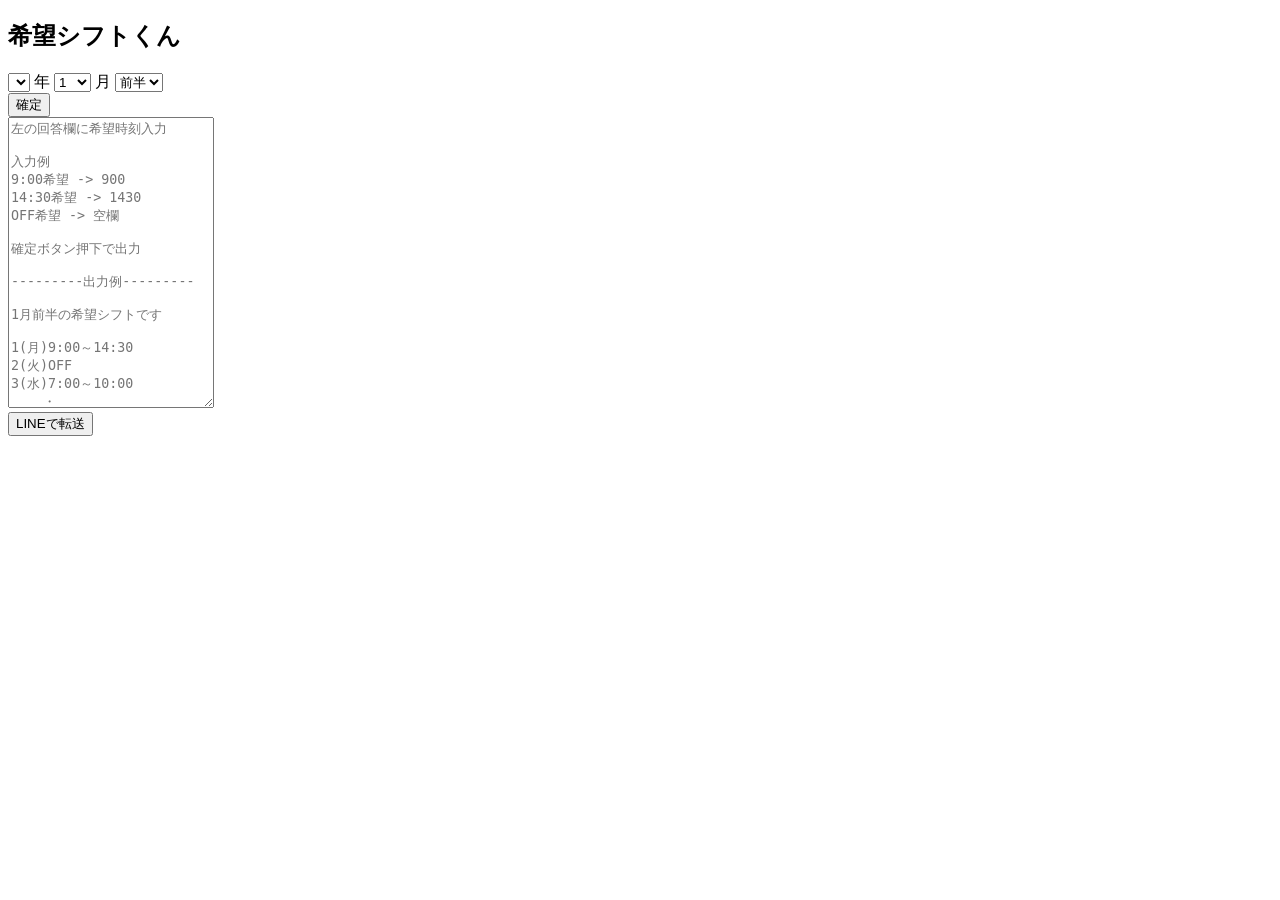
==== index.html @ 393122c5 "Update and rename forPhone.html to index.html" ====
<!DOCTYPE html>

<html lang="ja">

<head>
    <meta charset="utf-8">
    <meta property="og:title" content="希望シフトくん(スマホ版)">
    <meta property="og:description" content="シフト提出の負担軽減を目的に作成しました．不具合，ご要望等ございましたらご連絡下さい．善処いたします．">
    <meta property="og:type" content="website">
    <meta property="og:image" content="https://koizumi-tetsuro.github.io/shiftGenerator/clock_man.jpg">
    
    <link rel="stylesheet" href="style.css">

    <title>スマホ版希望シフトくん</title>
</head>

<body>
    <header>
        <h2>希望シフトくん</h2>
    </header>

    <main>
        <div class="form">

            <div class="inputForm" id="inputForm">
                <div class="select">
                    <select id="year">

                    </select>
                    <label>年</label>
                    <select id="month">
                        <option value="1">1</option>
                        <option value="2">2</option>
                        <option value="3">3</option>
                        <option value="4">4</option>
                        <option value="5">5</option>
                        <option value="6">6</option>
                        <option value="7">7</option>
                        <option value="8">8</option>
                        <option value="9">9</option>
                        <option value="10">10</option>
                        <option value="11">11</option>
                        <option value="12">12</option>
                    </select>
                    <label>月</label>

                    <select id="selectHalf">
                        <option value="first">前半</option>
                        <option value="second">後半</option>
                    </select>
                </div>

                <button id="generate">確定</button>
            </div>

            <div class="textForm">
                <textarea rows="19" cols="23" id="output" placeholder="左の回答欄に希望時刻入力
                
入力例
9:00希望 -> 900
14:30希望 -> 1430
OFF希望 -> 空欄

確定ボタン押下で出力

---------出力例---------

1月前半の希望シフトです

1(月)9:00～14:30
2(火)OFF
3(水)7:00～10:00
    ・
    ・
    ・"></textarea>
                <div>
                    <button id="openLine">LINEで転送</button>
                </div>
            </div>
        </div>
    </main>

    <script type="module" src="script.js"></script>
</body>

</html>
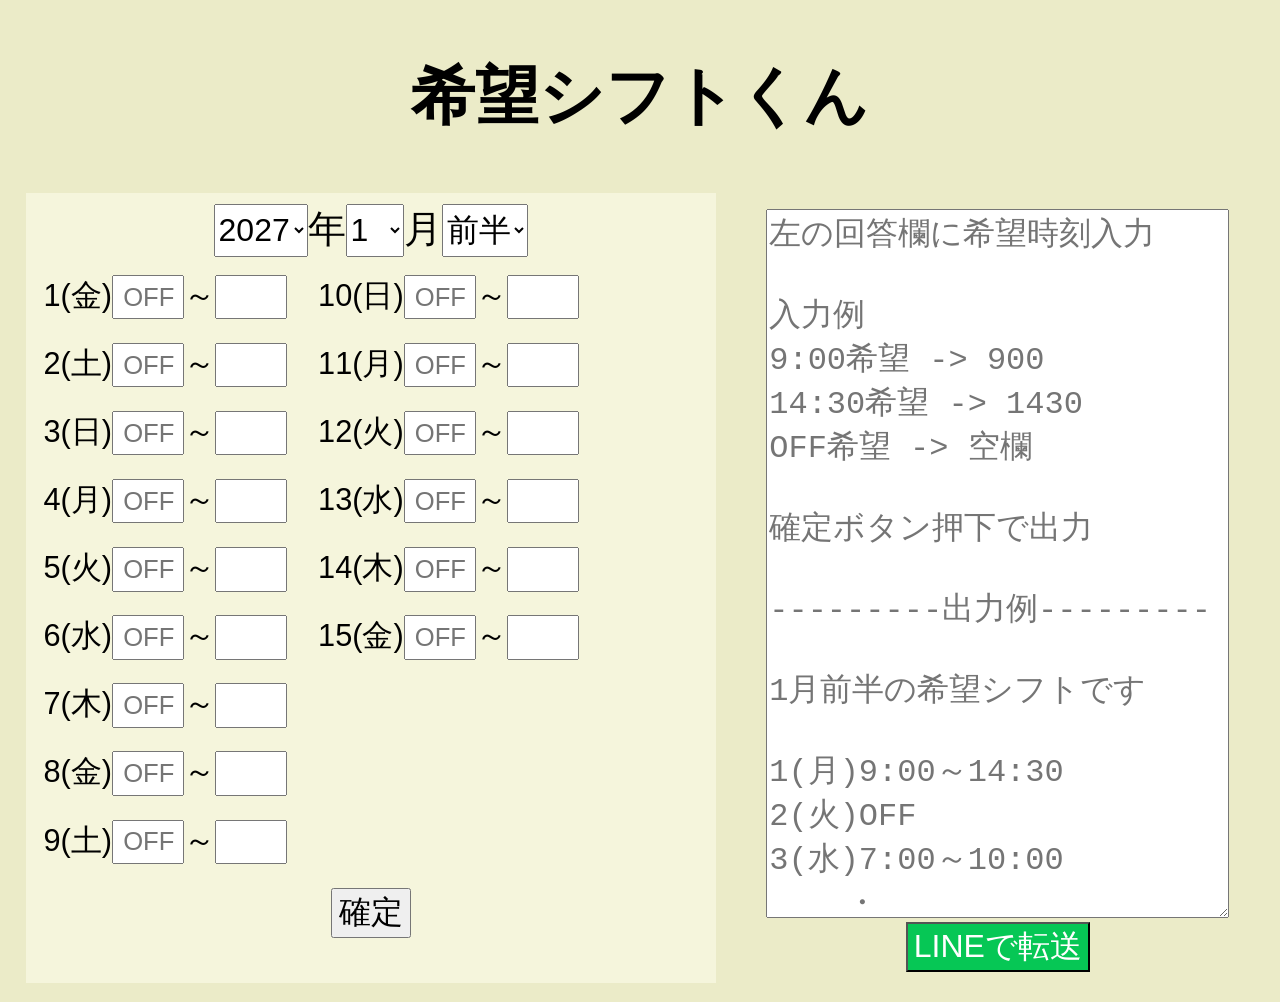
==== commit 292eb18d: "Update index.html" ====
--- a/index.html
+++ b/index.html
@@ -7,7 +7,7 @@
     <meta property="og:title" content="希望シフトくん(スマホ版)">
     <meta property="og:description" content="シフト提出の負担軽減を目的に作成しました．不具合，ご要望等ございましたらご連絡下さい．善処いたします．">
     <meta property="og:type" content="website">
-    <meta property="og:image" content="https://koizumi-tetsuro.github.io/shiftGenerator/clock_man.jpg">
+    <meta property="og:image" content="https://koizumi-tetsuro.github.io/shiftGenerator/clockMan.jpg">
     
     <link rel="stylesheet" href="style.css">
 
--- a/style.css
+++ b/style.css
@@ -0,0 +1,81 @@
+body {
+    margin: 0;
+    font-family: sans-serif;
+    text-align: center;
+    background-color: rgb(235, 235, 200);
+}
+
+h2 {
+    font-size: 5vw;
+}
+
+.form {
+    display: flex;
+    margin: 0 auto;
+}
+
+.inputForm {
+    margin-left: 2vw;
+    width: 55vw;
+    background-color: beige;
+}
+
+.textForm {
+    width: 45vw;
+}
+
+.formRow, .select {
+    display: flex;
+    margin-bottom: 2vh;
+}
+
+.formRow {
+    justify-content: left;
+    margin-left: 1.4vw;
+}
+
+.select {
+    justify-content: center;
+    margin-top: 1.2vh;
+}
+
+select {
+    font-size: 2.5vw;
+}
+
+.select label {
+    font-size: 3vw;
+    margin-bottom: 0.2vh;
+}
+
+.formRow label{
+    font-size: 2.4vw;
+    margin-bottom: 0.9vh;
+}
+
+.input {
+    height: 1.5em;
+    width: 2.5em;
+    font-size: 2vw;
+}
+
+.start {
+    width: 2.5em;
+    font-size: 2vw;
+}
+
+textarea {
+    font-size: 2.5vw;
+    margin-top: 1.2vw;
+}
+
+button {
+    font-size: 2.5vw;
+    cursor: pointer;
+    margin-bottom: 1.3vh;
+}
+
+#openLine {
+    background-color: #06C755;
+    color: white;
+}
